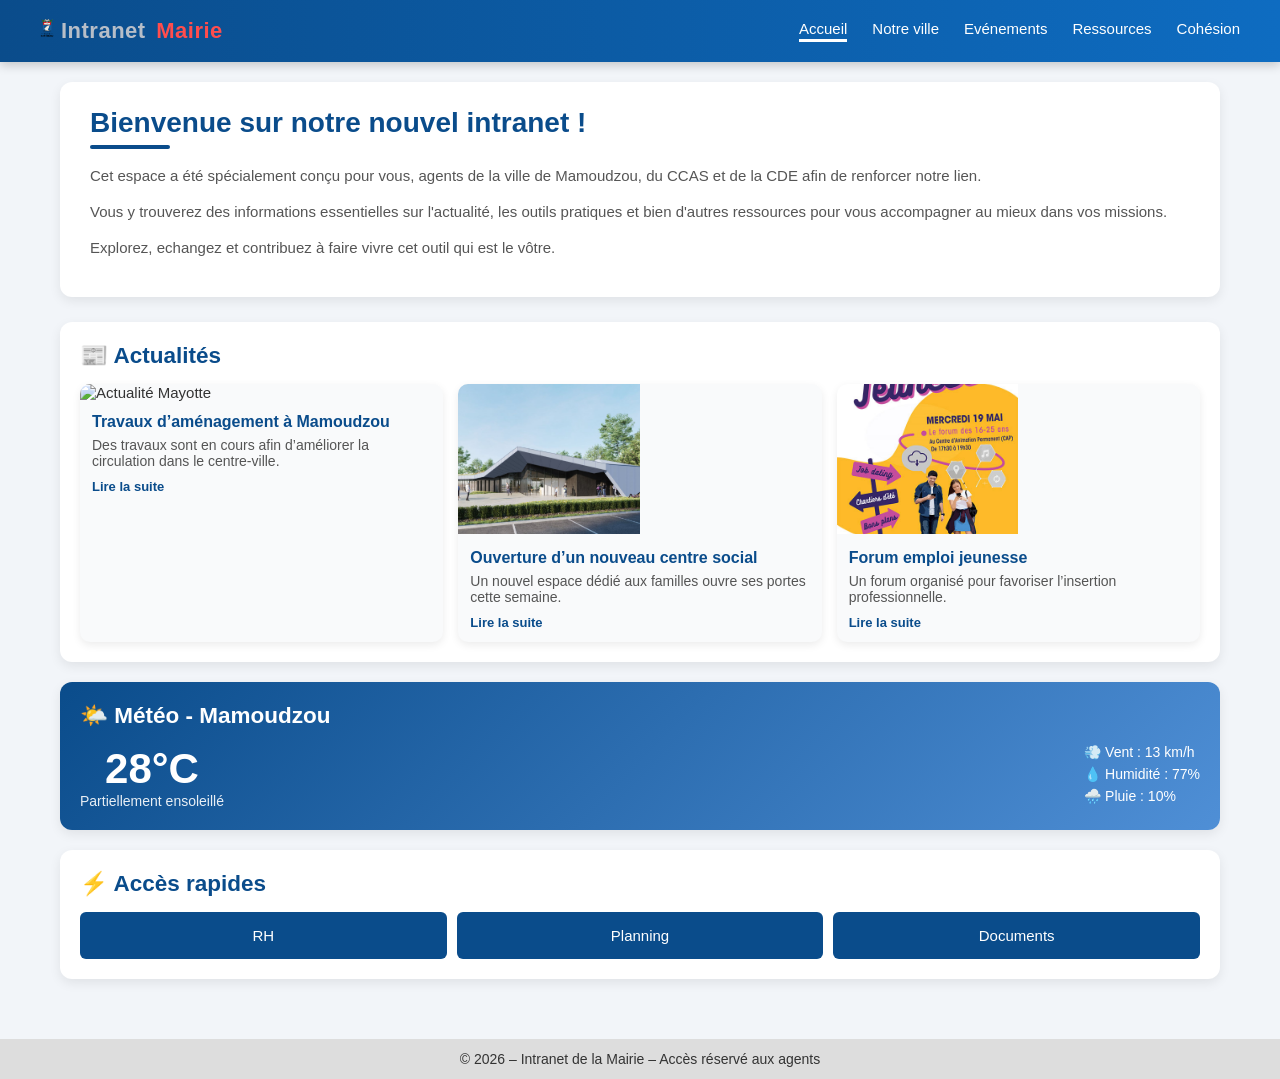
==== FrontOffice/index.html @ 14b7117d "Premier commit" ====
<!DOCTYPE html>
<html lang="fr">
<head>
    <meta charset="UTF-8">
    <meta name="viewport" content="width=device-width, initial-scale=1.0">
    <title>Intranet - Accueil</title>
    <link rel="stylesheet" href="../CSS/style.css">
</head>
<body>
    <header class="header">
        <a class="logo" href="index.html">
            <img src="../Images/Logo.png" alt="Logo Mairie">
            <span class="logo-white">Intranet </span><span class="logo-red">Mairie</span>
        </a>

            <nav class="nav">
                <a class="active"   href="index.html">Accueil</a>
                <a href="city.html">Notre ville</a>
                <a href="events.html">Evénements</a>
                <a href="ressources.html">Ressources</a>
                <a href="cohesion.html">Cohésion</a>
            </nav>
    </header>


<!-- CONTENU PRINCIPAL -->
    <main class="container">
        <div class="intro">
            <h1>Bienvenue sur notre nouvel intranet !</h1>
            <p>Cet espace a été spécialement conçu pour vous, agents de la ville de Mamoudzou, du CCAS et de la CDE afin de renforcer notre lien.</p>
            <p>Vous y trouverez des informations essentielles sur l'actualité, les outils pratiques et bien d'autres ressources pour vous accompagner au mieux dans vos missions. </p>
            <p>Explorez, echangez et contribuez à faire vivre cet outil qui est le vôtre.</p>
        </div>



        <section class="dashboard">

            <div class="card">
    <h2>📰 Actualités</h2>

    <div class="news-grid">

        <div class="news-card">
            <img src="../Images/Aménagement.jpg" alt="Actualité Mayotte" class="amenagement">
            <div class="news-content">
                <h3>Travaux d’aménagement à Mamoudzou</h3>
                <p>Des travaux sont en cours afin d’améliorer la circulation dans le centre-ville.</p>
                <a href="">Lire la suite</a>
            </div>
        </div>

        <div class="news-card">
            <img src="../Images/Centre_Social.jpg" alt="Actualité Mayotte" class="CentreSocial">
            <div class="news-content">
                <h3>Ouverture d’un nouveau centre social</h3>
                <p>Un nouvel espace dédié aux familles ouvre ses portes cette semaine.</p>
                <a href="">Lire la suite</a>
            </div>
        </div>

        <div class="news-card">
            <img src="../Images/Forum.jpg" alt="Actualité Mayotte" class="Forum">
            <div class="news-content">
                <h3>Forum emploi jeunesse</h3>
                <p>Un forum organisé pour favoriser l’insertion professionnelle.</p>
                <a href="">Lire la suite</a>
            </div>
        </div>

    </div>
</div>


            <div class="card weather">
    <h2>🌤️ Météo - Mamoudzou</h2>

    <div class="weather-box">
        <div class="weather-left">
            <div class="temp">28°C</div>
            <div class="desc">Partiellement ensoleillé</div>
        </div>

        <div class="weather-right">
            <p>💨 Vent : 13 km/h</p>
            <p>💧 Humidité : 77%</p>
            <p>🌧️ Pluie : 10%</p>
        </div>
    </div>
</div>


            <!-- Accès rapides -->
            <div class="card">
                <h2>⚡ Accès rapides</h2>
                <div class="quick-links">
                    <div class="quick-item">RH</div>
                    <div class="quick-item">Planning</div>
                    <div class="quick-item">Documents</div>
                </div>
            </div>

        </section>
    </main>

    <!-- FOOTER -->
    <footer class="footer">
        © 2026 – Intranet de la Mairie – Accès réservé aux agents
    </footer>

</body>
</html>
---- CSS/style.css ----
/* RESET */
* {
    margin: 0;
    padding: 0;
    box-sizing: border-box;
    font-family: Arial, sans-serif;
}

/* BODY */
body {
    background-color: #f4f6f8;
    color: #333;
    background: #f2f5f9;
}

/* HEADER MODERNE */

.header {
    background: linear-gradient(90deg, #0a4c8b, #0e6cc1);
    color: white;
    padding: 18px 40px;
    display: flex;
    justify-content: space-between;
    align-items: center;
    box-shadow: 0 3px 10px rgba(0,0,0,0.2);
    position: sticky;
    top: 0;
    z-index: 1000;
}

/* LOGO */
.logo {
    font-size: 22px;
    font-weight: bold;
    text-decoration: none;
    color: white;
    letter-spacing: 0.5px;
}
.logo img {
    height: 20px;
    width: auto;
}
.logo:hover {
    opacity: 0.85;
}
.logo-white {
    color: #b7bec8;   /* bleu clair */
}

.logo-red {
    color: #ff4d4d;   /* rouge */
    margin-left: 4px;
}

/* Petit effet pro */
.logo-blue,
.logo-red {
    font-weight: 700;
    letter-spacing: 0.5px;
}


/* NAV */
.nav {
    display: flex;
    gap: 25px;
}

.nav a {
    color: white;
    text-decoration: none;
    font-size: 15px;
    position: relative;
    padding-bottom: 5px;
    transition: color 0.3s ease;
}

/* Trait animé */
.nav a::after {
    content: "";
    position: absolute;
    width: 0%;
    height: 3px;
    left: 0;
    bottom: 0;
    background-color: white;
    transition: width 0.3s ease;
}

/* Hover + actif */
.nav a:hover::after,
.nav a.active::after {
    width: 100%;
}

.nav a:hover {
    color: #e0f2ff;
}

/* ================= RESPONSIVE ================= */

@media (max-width: 768px) {
    .nav {
        flex-direction: column;
        background-color: #0a4c8b;
        position: absolute;
        right: 0;
        top: 70px;
        width: 200px;
        padding: 15px;
        display: none;
    }
}

/* CONTENU */
.container {
    max-width: 1200px;
    margin: 0 auto;
    padding: 20px;
}

.container h1 {
    margin-bottom: 25px;
}

/* DASHBOARD */
.dashboard {
    display: grid;
    grid-template-columns: repeat(3, 1);
    gap: 20px;
}

/* CARTES */
.card {
    background-color: white;
    padding: 20px;
    border-radius: 12px;
    box-shadow: 0 4px 12px rgba(0,0,0,0.08);
    font-size: 15px;
}

.card h2 {
    margin-bottom: 15px;
    color: #0a4c8b;
}

.card ul {
    margin-left: 20px;
    list-style: disc;
}

.card ul li {
    margin-bottom: 6px;
    color: #444;
}

/* ACCÈS RAPIDES */
.quick-links {
    display: flex;
    gap: 10px;
}

.quick-item {
    flex: 1;
    background-color: #0a4c8b;
    color: white;
    padding: 15px;
    text-align: center;
    border-radius: 6px;
    cursor: pointer;
}

.quick-item:hover {
    background-color: #083b6d;
}

/* FOOTER */
.footer {
    margin-top: 40px;
    background-color: #ddd;
    text-align: center;
    padding: 12px;
    font-size: 14px;
}

/* CALENDRIER */
.calendar {
    width: 100%;
    border-collapse: collapse;
    text-align: center;
}

.calendar th,
.calendar td {
    border: 1px solid #ccc;
    padding: 8px;
}

.calendar th {
    background-color: #0a4c8b;
    color: white;
}

.calendar .today {
    background-color: #a0ace5;
    font-weight: bold;
}

/* BOUTON */
.btn {
    margin-top: 10px;
    padding: 10px 15px;
    background-color: #0a4c8b;
    color: white;
    border: none;
    border-radius: 6px;
    cursor: pointer;
}

.btn:hover {
    background-color: #083b6d;
}
@media (max-width: 768px) {
    .nav {
        flex-direction: column;
    }
}
/* SERVICES MUNICIPAUX */
.services-list {
    list-style: none !important;
    margin-top: 10px;
}

.services-list li {
    padding: 10px 0 10px 20px;
    border-bottom: 1px solid #ddd;
    position: relative;
    color: #333;
}

/* Flèche */
.services-list li::before {
    content: "➤";
    position: absolute;
    left: 0;
    color: #0a4c8b;
    font-size: 14px;
}

/* INTRODUCTION */
.intro {
    background-color: white;
    padding: 25px 30px;
    border-radius: 12px;
    box-shadow: 0 4px 12px rgba(0,0,0,0.08);
    margin-bottom: 25px;
}

.intro h1 {
    color: #0a4c8b;
    margin-bottom: 15px;
    font-size: 28px;
}

.intro p {
    margin-bottom: 12px;
    line-height: 1.6;
    color: #555;
    font-size: 15px;
}
.intro h1::after {
    content: "";
    display: block;
    width: 80px;
    height: 4px;
    background-color: #0a4c8b;
    margin-top: 6px;
    border-radius: 2px;
}
/* METEO */
.weather {
    background: linear-gradient(135deg, #0a4c8b, #4f8fd6);
    color: white;
}

.weather h2 {
    color: white;
}

.weather-box {
    display: flex;
    justify-content: space-between;
    align-items: center;
}

.weather-left {
    text-align: center;
}

.temp {
    font-size: 42px;
    font-weight: bold;
}

.desc {
    font-size: 14px;
    opacity: 0.9;
}

.weather-right p {
    font-size: 14px;
    margin-bottom: 6px;
}
/* ACTUALITES */
.news-grid {
    display: grid;
    grid-template-columns: repeat(auto-fit, minmax(250px, 1fr));
    gap: 15px;
}

.news-card {
    background: #f9fafb;
    border-radius: 10px;
    overflow: hidden;
    box-shadow: 0 3px 8px rgba(0,0,0,0.08);
    transition: transform 0.2s;
}

.news-card:hover {
    transform: translateY(-4px);
}

.news-card img {
    width: 100%;
    height: 150px;
    object-fit: cover;
}

.news-content {
    padding: 12px;
}

.news-content h3 {
    font-size: 16px;
    color: #0a4c8b;
    margin-bottom: 6px;
}

.news-content p {
    font-size: 14px;
    color: #555;
    margin-bottom: 8px;
}

.news-content a {
    text-decoration: none;
    color: #0a4c8b;
    font-weight: bold;
    font-size: 13px;
}
.mairie {
  display: block;
  margin: auto;
  max-width: 50%;
  height: auto;
}
.Organigramme {
  display: block;
  margin: auto;
  max-width: 50%;
  height: auto;
}
.amenagement {
  max-width: 50%;
  height: auto;
}
.CentreSocial {
  max-width: 50%;
  height: auto;
}
.Forum {
  max-width: 50%;
  height: auto;
}
.Cancer {
  max-width: 30%;
  height: auto;
}
.Epilepsie {
  max-width: 30%;
  height: auto;
}
.Saint {
  max-width: 30%;
  height: auto;
}
/* ÉVÈNEMENTS */
.events {
  list-style: none;
  padding: 0;
  max-width: 600px; /* limite la largeur */
  margin: 0 auto;    /* centre la liste */
}

.events li {
  display: flex;
  align-items: center;
  margin-bottom: 20px;
  gap: 15px;
  border-bottom: 1px solid #ccc;
  padding-bottom: 15px;
}

.event-img {
  width: 120px;
  height: auto;
  border-radius: 8px;
  object-fit: cover;
}

.event-info {
  font-size: 1rem;
  color: #333;
}

.events strong {
  color: #004080; /* bleu mairie */
}
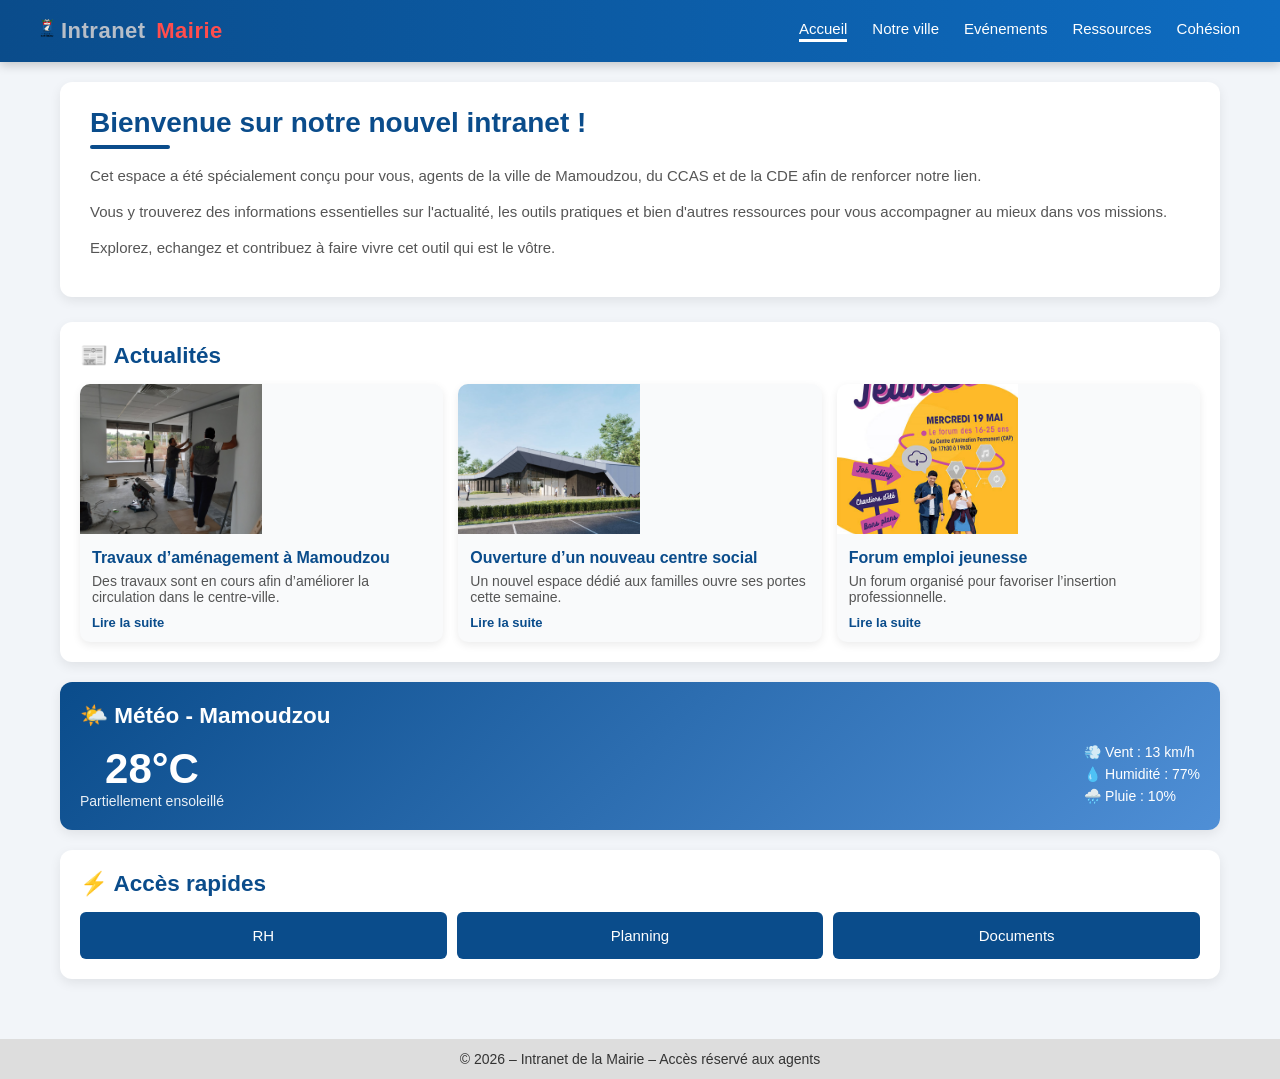
==== commit 8377e44d: "je viens de rajouter un bloc pour la présentation de la ville de Mamoudzou en mettant une image du m" ====
--- a/FrontOffice/index.html
+++ b/FrontOffice/index.html
@@ -42,7 +42,7 @@
     <div class="news-grid">
 
         <div class="news-card">
-            <img src="../Images/Aménagement.jpg" alt="Actualité Mayotte" class="amenagement">
+            <img src="../Images/Aménagement.jpg" alt="Actualité Mayotte" class="amenagement">
             <div class="news-content">
                 <h3>Travaux d’aménagement à Mamoudzou</h3>
                 <p>Des travaux sont en cours afin d’améliorer la circulation dans le centre-ville.</p>
--- a/CSS/style.css
+++ b/CSS/style.css
@@ -426,10 +426,45 @@
 .events strong {
   color: #004080; /* bleu mairie */
 }
-
-
-
-
-
-
-
+/* BLOC IMAGE GAUCHE - TEXTE DROITE */
+
+.bloc-horizontal {
+    display: flex;
+    align-items: center;
+    gap: 25px;
+    background: white;
+    padding: 20px;
+    border-radius: 12px;
+    box-shadow: 0 4px 12px rgba(0,0,0,0.08);
+    margin-bottom: 25px;
+}
+
+.bloc-img {
+    width: 35%;
+    max-width: 350px;
+    border-radius: 10px;
+    object-fit: cover;
+}
+
+.bloc-texte {
+    width: 65%;
+}
+
+.bloc-texte h2 {
+    color: #0a4c8b;
+    margin-bottom: 10px;
+}
+
+.bloc-texte p {
+    line-height: 1.6;
+    color: #555;
+    margin-bottom: 10px;
+}
+
+
+
+
+
+
+
+
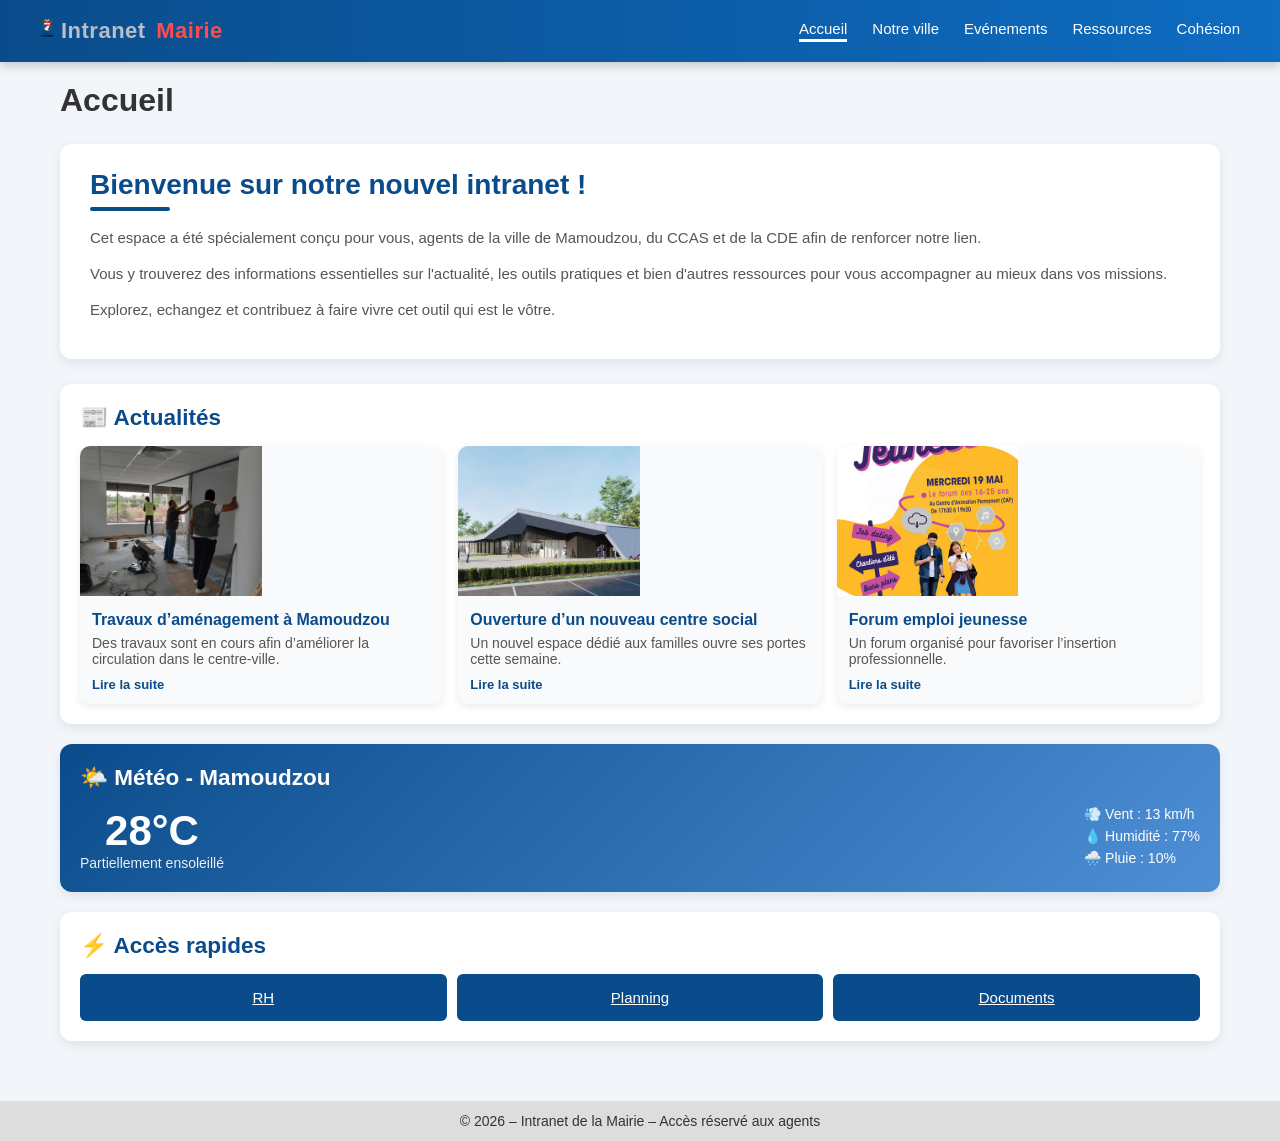
==== commit a34ad39d: "Rajout de pas mal de pages et un petit changement dans la page évènements + une suppression du stle " ====
--- a/FrontOffice/index.html
+++ b/FrontOffice/index.html
@@ -25,6 +25,7 @@
 
 <!-- CONTENU PRINCIPAL -->
     <main class="container">
+        <h1>Accueil</h1>
         <div class="intro">
             <h1>Bienvenue sur notre nouvel intranet !</h1>
             <p>Cet espace a été spécialement conçu pour vous, agents de la ville de Mamoudzou, du CCAS et de la CDE afin de renforcer notre lien.</p>
@@ -94,9 +95,9 @@
             <div class="card">
                 <h2>⚡ Accès rapides</h2>
                 <div class="quick-links">
-                    <div class="quick-item">RH</div>
-                    <div class="quick-item">Planning</div>
-                    <div class="quick-item">Documents</div>
+                    <a href="rh.html" class="quick-item">RH</a>
+                    <a href="planning.html" class="quick-item">Planning</a>
+                    <a href="documents.html" class="quick-item">Documents</a>
                 </div>
             </div>
 
--- a/CSS/style.css
+++ b/CSS/style.css
@@ -183,29 +183,6 @@
     font-size: 14px;
 }
 
-/* CALENDRIER */
-.calendar {
-    width: 100%;
-    border-collapse: collapse;
-    text-align: center;
-}
-
-.calendar th,
-.calendar td {
-    border: 1px solid #ccc;
-    padding: 8px;
-}
-
-.calendar th {
-    background-color: #0a4c8b;
-    color: white;
-}
-
-.calendar .today {
-    background-color: #a0ace5;
-    font-weight: bold;
-}
-
 /* BOUTON */
 .btn {
     margin-top: 10px;
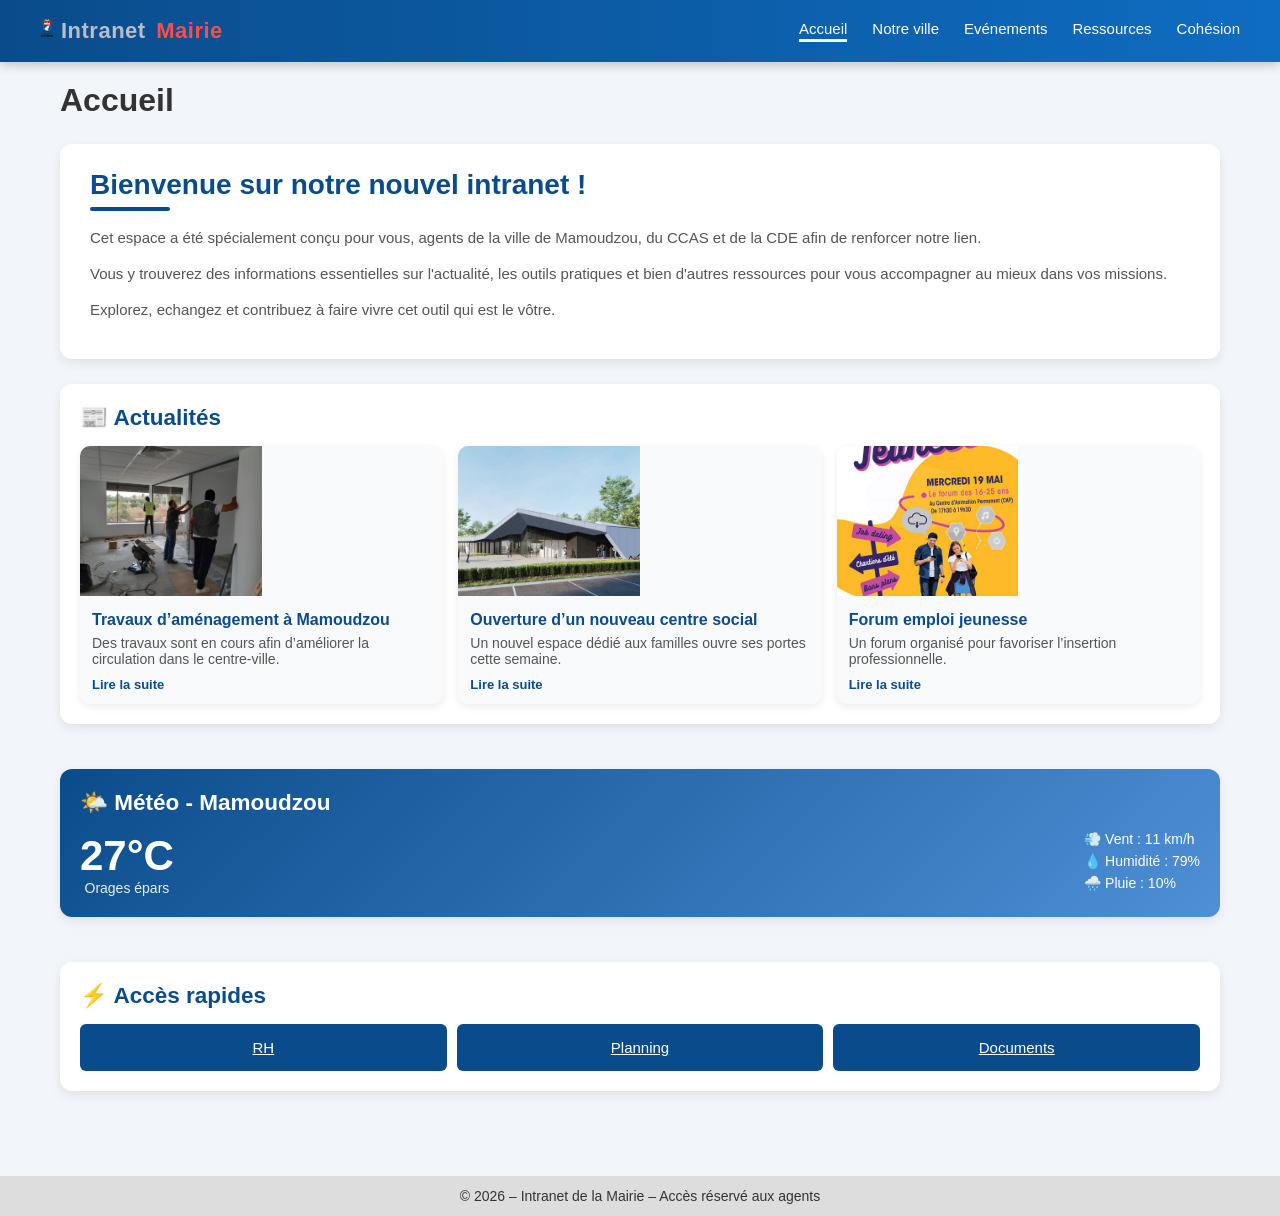
==== commit 5e230667: "j'ai pu faire la page RH et Planning, aussi un début de la page documents. Mais j'ai aussi fait pas " ====
--- a/FrontOffice/index.html
+++ b/FrontOffice/index.html
@@ -78,13 +78,13 @@
 
     <div class="weather-box">
         <div class="weather-left">
-            <div class="temp">28°C</div>
-            <div class="desc">Partiellement ensoleillé</div>
+            <div class="temp">27°C</div>
+            <div class="desc">Orages épars</div>
         </div>
 
         <div class="weather-right">
-            <p>💨 Vent : 13 km/h</p>
-            <p>💧 Humidité : 77%</p>
+            <p>💨 Vent : 11 km/h</p>
+            <p>💧 Humidité : 79%</p>
             <p>🌧️ Pluie : 10%</p>
         </div>
     </div>
--- a/CSS/style.css
+++ b/CSS/style.css
@@ -137,6 +137,7 @@
     border-radius: 12px;
     box-shadow: 0 4px 12px rgba(0,0,0,0.08);
     font-size: 15px;
+    margin-bottom: 25px;
 }
 
 .card h2 {
@@ -147,12 +148,18 @@
 .card ul {
     margin-left: 20px;
     list-style: disc;
+    margin-top: 10px;
 }
 
 .card ul li {
-    margin-bottom: 6px;
+    margin-bottom: 8px;
     color: #444;
 }
+.card .btn {
+    margin-top: 15px;
+    display: inline-block;
+}
+
 
 /* ACCÈS RAPIDES */
 .quick-links {
@@ -437,11 +444,157 @@
     color: #555;
     margin-bottom: 10px;
 }
-
-
-
-
-
-
-
-
+/* RH PAGE */
+
+.rh-actions {
+    display: flex;
+    gap: 15px;
+    margin-bottom: 25px;
+}
+
+.rh-btn {
+    flex: 1;
+    background: #0a4c8b;
+    color: white;
+    padding: 16px;
+    text-align: center;
+    border-radius: 8px;
+    text-decoration: none;
+    font-weight: bold;
+    transition: transform 0.2s, background 0.3s;
+}
+
+.rh-btn:hover {
+    background: #083b6d;
+    transform: translateY(-3px);
+}
+
+/* version plus petite pour section demandes */
+.rh-btn.small {
+    padding: 14px;
+    font-size: 14px;
+}
+
+/* bloc demandes */
+.rh-demandes {
+    display: flex;
+    gap: 15px;
+    margin-top: 10px;
+}
+
+/* responsive */
+@media (max-width: 768px) {
+    .rh-actions,
+    .rh-demandes {
+        flex-direction: column;
+    }
+}
+/* PLANNING */
+
+.planning-layout {
+    display: grid;
+    grid-template-columns: 1fr 1fr;
+    gap: 25px;
+}
+
+.planning-calendar {
+    text-align: center;
+}
+
+.planning-info {
+    display: flex;
+    flex-direction: column;
+    gap: 20px;
+}
+
+/* Responsive */
+@media (max-width: 900px) {
+    .planning-layout {
+        grid-template-columns: 1fr;
+    }
+}
+/* ================= CALENDRIER ================= */
+
+.calendar {
+    width: 100%;
+    border-collapse: collapse;
+    margin-top: 10px;
+    background: white;
+    border-radius: 10px;
+    overflow: hidden;
+    box-shadow: 0 3px 10px rgba(0,0,0,0.08);
+}
+
+.calendar th,
+.calendar td {
+    border: 1px solid #ddd;
+    padding: 10px;
+    text-align: center;
+    font-size: 14px;
+}
+
+.calendar th {
+    background-color: #0a4c8b;
+    color: white;
+    font-weight: bold;
+}
+
+.calendar td {
+    background-color: #f9fafb;
+}
+
+.calendar td:hover {
+    background-color: #e6f0ff;
+    cursor: pointer;
+}
+
+/* Jour actuel */
+.calendar .today {
+    background-color: #0a4c8b;
+    color: white;
+    font-weight: bold;
+    border-radius: 4px;
+}
+/* ================= BARRE DE RECHERCHE ================= */
+
+.search-box {
+    display: flex;
+    gap: 10px;
+    margin-bottom: 20px;
+}
+
+.search-box input {
+    flex: 1;
+    padding: 10px 14px;
+    border-radius: 6px;
+    border: 1px solid #ccc;
+    font-size: 14px;
+}
+
+.search-box input:focus {
+    outline: none;
+    border-color: #0a4c8b;
+}
+
+.search-box button {
+    padding: 10px 18px;
+    background-color: #0a4c8b;
+    color: white;
+    border: none;
+    border-radius: 6px;
+    cursor: pointer;
+}
+
+.search-box button:hover {
+    background-color: #083b6d;
+}
+
+
+
+
+
+
+
+
+
+
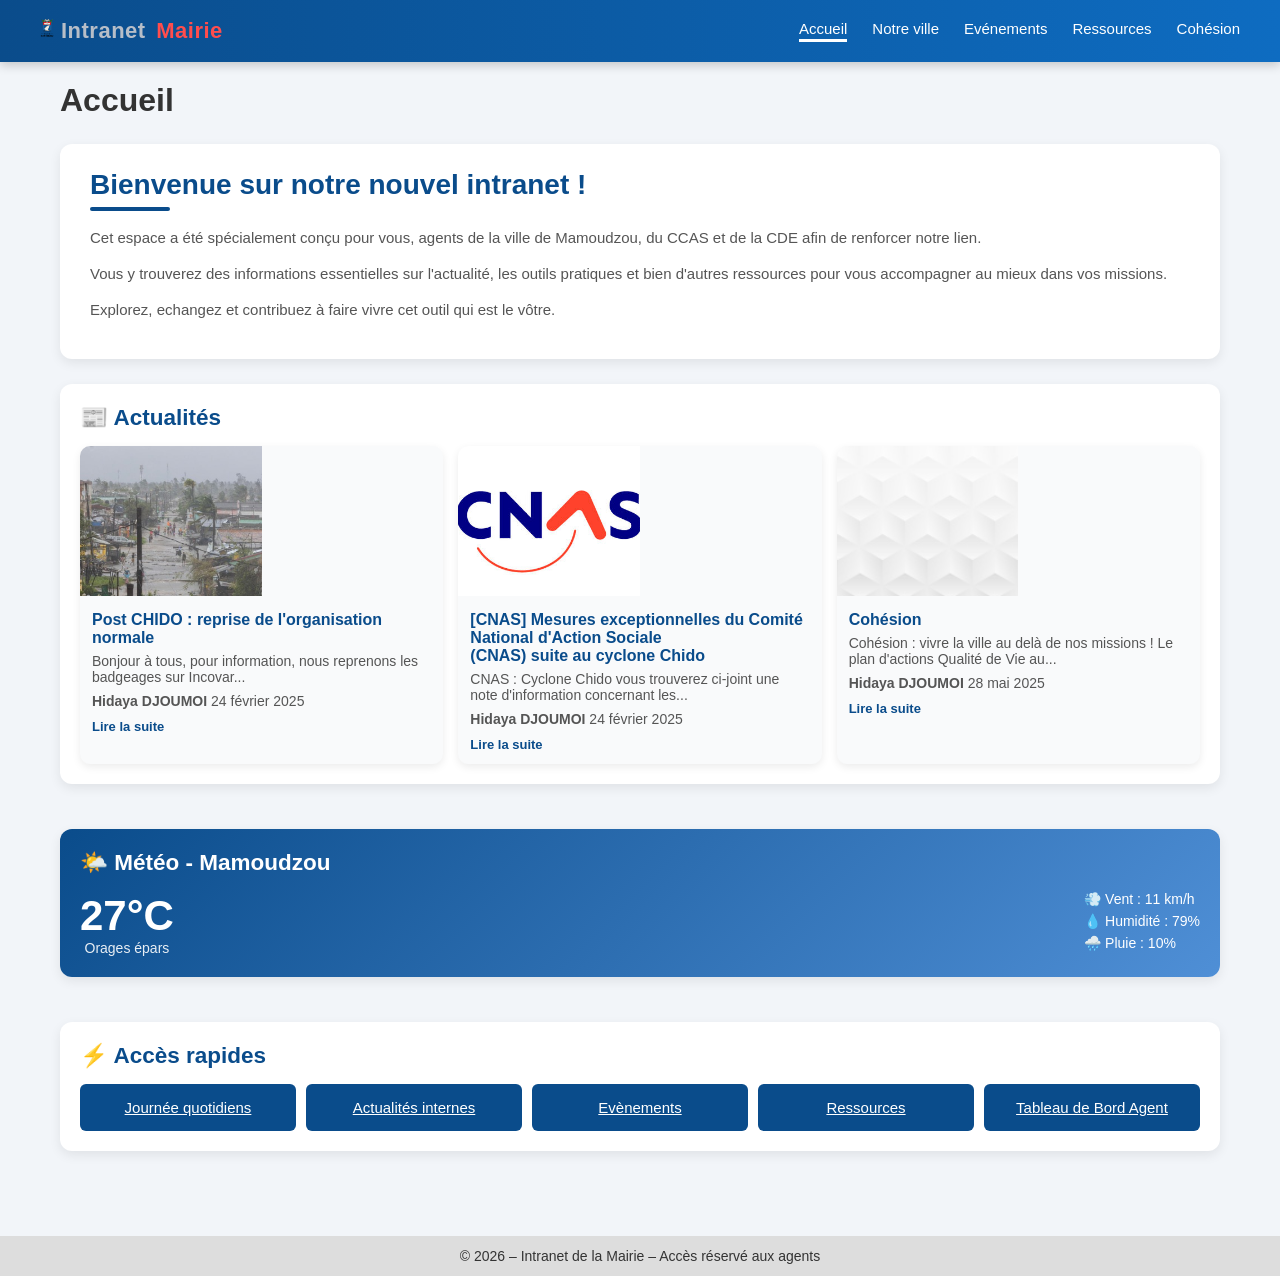
==== commit 5aab810b: "Suppresion de pas mal de pages, et de css aussi. Puis, j'ai modifier aussi des blocs dans 3 pages : " ====
--- a/FrontOffice/index.html
+++ b/FrontOffice/index.html
@@ -43,28 +43,32 @@
     <div class="news-grid">
 
         <div class="news-card">
-            <img src="../Images/Aménagement.jpg" alt="Actualité Mayotte" class="amenagement">
+            <img src="../Images/CHIDO.jpg" alt="CHIDO" class="amenagement">
             <div class="news-content">
-                <h3>Travaux d’aménagement à Mamoudzou</h3>
-                <p>Des travaux sont en cours afin d’améliorer la circulation dans le centre-ville.</p>
+                <h3>Post CHIDO : reprise de l'organisation normale</h3>
+                <p>Bonjour à tous, pour information, nous reprenons les badgeages sur Incovar...</p>
+                <p><strong>Hidaya DJOUMOI</strong> 24 février 2025</p>
                 <a href="">Lire la suite</a>
             </div>
         </div>
 
         <div class="news-card">
-            <img src="../Images/Centre_Social.jpg" alt="Actualité Mayotte" class="CentreSocial">
+            <img src="../Images/CNAS.jpg" alt="CNAS" class="CentreSocial">
             <div class="news-content">
-                <h3>Ouverture d’un nouveau centre social</h3>
-                <p>Un nouvel espace dédié aux familles ouvre ses portes cette semaine.</p>
+                <h3>[CNAS] Mesures exceptionnelles du Comité National d'Action Sociale <br>
+                (CNAS) suite au cyclone Chido</h3>
+                <p>CNAS : Cyclone Chido vous trouverez ci-joint une note d'information concernant les...</p>
+                <p><strong>Hidaya DJOUMOI</strong> 24 février 2025</p>
                 <a href="">Lire la suite</a>
             </div>
         </div>
 
         <div class="news-card">
-            <img src="../Images/Forum.jpg" alt="Actualité Mayotte" class="Forum">
+            <img src="../Images/cohésion.jpg" alt="Cohésion" class="Forum">
             <div class="news-content">
-                <h3>Forum emploi jeunesse</h3>
-                <p>Un forum organisé pour favoriser l’insertion professionnelle.</p>
+                <h3>Cohésion</h3>
+                <p>Cohésion : vivre la ville au delà de nos missions ! Le plan d'actions Qualité de Vie au...</p>
+                <p><strong>Hidaya DJOUMOI</strong>   28 mai 2025</p>
                 <a href="">Lire la suite</a>
             </div>
         </div>
@@ -95,9 +99,11 @@
             <div class="card">
                 <h2>⚡ Accès rapides</h2>
                 <div class="quick-links">
-                    <a href="rh.html" class="quick-item">RH</a>
-                    <a href="planning.html" class="quick-item">Planning</a>
-                    <a href="documents.html" class="quick-item">Documents</a>
+                    <a href="" class="quick-item">Journée quotidiens</a>
+                    <a href="" class="quick-item">Actualités internes</a>
+                    <a href="" class="quick-item">Evènements</a>
+                    <a href="" class="quick-item">Ressources</a>
+                    <a href="" class="quick-item">Tableau de Bord Agent</a>
                 </div>
             </div>
 
--- a/CSS/style.css
+++ b/CSS/style.css
@@ -444,157 +444,96 @@
     color: #555;
     margin-bottom: 10px;
 }
-/* RH PAGE */
-
-.rh-actions {
+/* ================= EVENEMENTS ================= */
+
+.events-section {
+    margin-top: 30px;
+}
+
+/* Titre */
+.events-header {
     display: flex;
-    gap: 15px;
-    margin-bottom: 25px;
-}
-
-.rh-btn {
-    flex: 1;
+    justify-content: space-between;
+    align-items: center;
+    margin-bottom: 20px;
+}
+
+.events-header h2 {
+    color: #0a4c8b;
+}
+
+.events-header a {
+    text-decoration: none;
+    color: #0a4c8b;
+    font-weight: bold;
+}
+
+/* Grille */
+
+.events-grid {
+    display: grid;
+    grid-template-columns: repeat(auto-fill, minmax(260px, 1fr));
+    gap: 20px;
+}
+
+/* Carte */
+
+.event-card {
+    background: white;
+    border-radius: 12px;
+    overflow: hidden;
+    box-shadow: 0 4px 10px rgba(0,0,0,0.08);
+    transition: transform 0.2s;
+}
+
+.event-card:hover {
+    transform: translateY(-5px);
+}
+
+/* Image */
+
+.event-img {
+    position: relative;
+}
+
+.event-img img {
+    width: 100%;
+    height: 150px;
+    object-fit: cover;
+}
+
+/* Date */
+
+.event-date {
+    position: absolute;
+    bottom: 10px;
+    left: 10px;
     background: #0a4c8b;
     color: white;
-    padding: 16px;
+    padding: 6px 10px;
+    border-radius: 6px;
     text-align: center;
-    border-radius: 8px;
-    text-decoration: none;
-    font-weight: bold;
-    transition: transform 0.2s, background 0.3s;
-}
-
-.rh-btn:hover {
-    background: #083b6d;
-    transform: translateY(-3px);
-}
-
-/* version plus petite pour section demandes */
-.rh-btn.small {
-    padding: 14px;
+    font-size: 12px;
+}
+
+.event-date strong {
+    display: block;
+    font-size: 18px;
+}
+
+/* Texte */
+
+.event-info {
+    padding: 12px;
+}
+
+.event-info h3 {
+    font-size: 16px;
+    color: #0a4c8b;
+    margin-bottom: 6px;
+}
+
+.event-info p {
     font-size: 14px;
-}
-
-/* bloc demandes */
-.rh-demandes {
-    display: flex;
-    gap: 15px;
-    margin-top: 10px;
-}
-
-/* responsive */
-@media (max-width: 768px) {
-    .rh-actions,
-    .rh-demandes {
-        flex-direction: column;
-    }
-}
-/* PLANNING */
-
-.planning-layout {
-    display: grid;
-    grid-template-columns: 1fr 1fr;
-    gap: 25px;
-}
-
-.planning-calendar {
-    text-align: center;
-}
-
-.planning-info {
-    display: flex;
-    flex-direction: column;
-    gap: 20px;
-}
-
-/* Responsive */
-@media (max-width: 900px) {
-    .planning-layout {
-        grid-template-columns: 1fr;
-    }
-}
-/* ================= CALENDRIER ================= */
-
-.calendar {
-    width: 100%;
-    border-collapse: collapse;
-    margin-top: 10px;
-    background: white;
-    border-radius: 10px;
-    overflow: hidden;
-    box-shadow: 0 3px 10px rgba(0,0,0,0.08);
-}
-
-.calendar th,
-.calendar td {
-    border: 1px solid #ddd;
-    padding: 10px;
-    text-align: center;
-    font-size: 14px;
-}
-
-.calendar th {
-    background-color: #0a4c8b;
-    color: white;
-    font-weight: bold;
-}
-
-.calendar td {
-    background-color: #f9fafb;
-}
-
-.calendar td:hover {
-    background-color: #e6f0ff;
-    cursor: pointer;
-}
-
-/* Jour actuel */
-.calendar .today {
-    background-color: #0a4c8b;
-    color: white;
-    font-weight: bold;
-    border-radius: 4px;
-}
-/* ================= BARRE DE RECHERCHE ================= */
-
-.search-box {
-    display: flex;
-    gap: 10px;
-    margin-bottom: 20px;
-}
-
-.search-box input {
-    flex: 1;
-    padding: 10px 14px;
-    border-radius: 6px;
-    border: 1px solid #ccc;
-    font-size: 14px;
-}
-
-.search-box input:focus {
-    outline: none;
-    border-color: #0a4c8b;
-}
-
-.search-box button {
-    padding: 10px 18px;
-    background-color: #0a4c8b;
-    color: white;
-    border: none;
-    border-radius: 6px;
-    cursor: pointer;
-}
-
-.search-box button:hover {
-    background-color: #083b6d;
-}
-
-
-
-
-
-
-
-
-
-
+    color: #555;
+}
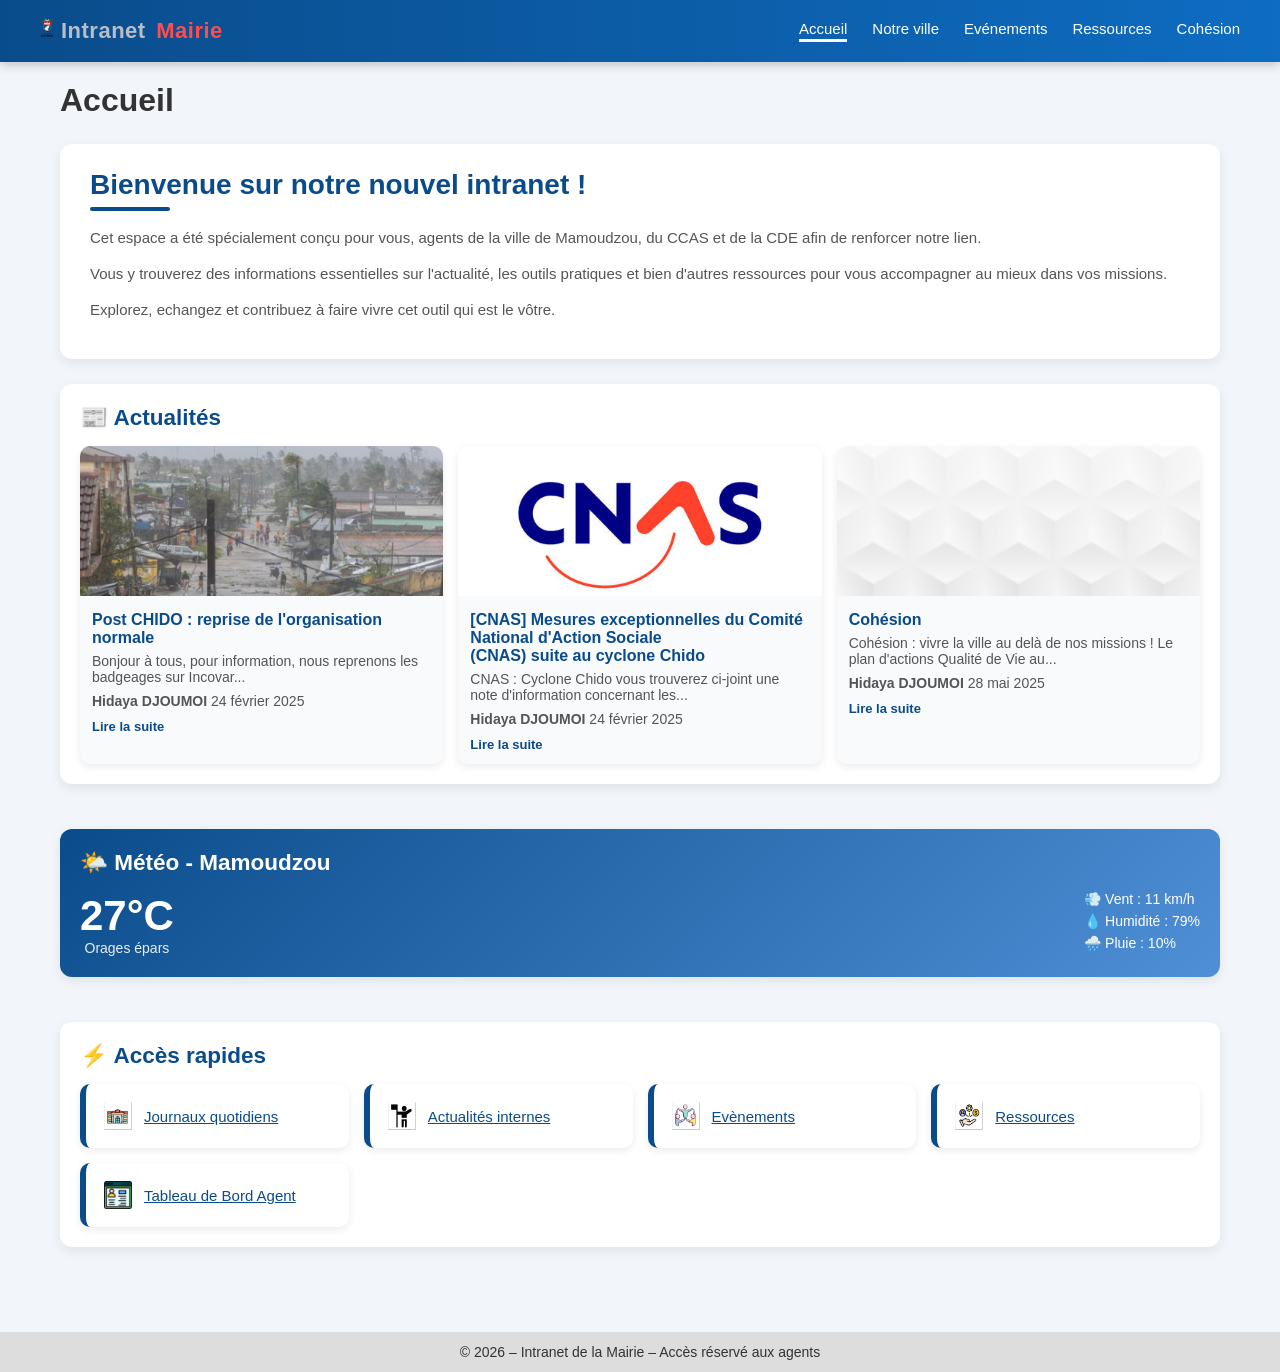
==== commit 08e48f72: "Amélioration des balises <a> avant que j'vais en bleu, j'ai mis des icônes en image de partout." ====
--- a/FrontOffice/index.html
+++ b/FrontOffice/index.html
@@ -99,11 +99,26 @@
             <div class="card">
                 <h2>⚡ Accès rapides</h2>
                 <div class="quick-links">
-                    <a href="" class="quick-item">Journée quotidiens</a>
-                    <a href="" class="quick-item">Actualités internes</a>
-                    <a href="" class="quick-item">Evènements</a>
-                    <a href="" class="quick-item">Ressources</a>
-                    <a href="" class="quick-item">Tableau de Bord Agent</a>
+                    <a href="" class="quick-item">
+                        <img src="../Images/Journaux.jpg" class="icon">
+                        <span>Journaux quotidiens</span>
+                    </a>
+                    <a href="" class="quick-item">
+                        <img src="../Images/Actualités.jpg" class="icon">
+                        <span>Actualités internes</span>
+                    </a>
+                    <a href="" class="quick-item">
+                        <img src="../Images/évènements.jpg" class="icon">
+                        <span>Evènements</span>
+                    </a>
+                    <a href="" class="quick-item">
+                        <img src="../Images/Ressources.jpg" class="icon">
+                        <span>Ressources</span>
+                    </a>
+                    <a href="" class="quick-item">
+                        <img src="../Images/TableauDeBord.jpg" class="icon">
+                        <span>Tableau de Bord Agent</span>
+                    </a>
                 </div>
             </div>
 
--- a/CSS/style.css
+++ b/CSS/style.css
@@ -163,22 +163,37 @@
 
 /* ACCÈS RAPIDES */
 .quick-links {
-    display: flex;
-    gap: 10px;
+    display: grid;
+    grid-template-columns: repeat(auto-fit, minmax(220px, 1fr));
+    gap: 15px;
 }
 
 .quick-item {
-    flex: 1;
-    background-color: #0a4c8b;
-    color: white;
-    padding: 15px;
-    text-align: center;
-    border-radius: 6px;
-    cursor: pointer;
+    background: white;
+    border-left: 6px solid #0a4c8b;
+    color:#0a4c8b;
+    padding: 18px;
+    text-align: left;
+    border-radius: 10px;
+    box-shadow: 0 3px 8px rgba(0,0,0,0.08);
+    transition: transform 0.2s, box-shadow 0.2s;
+    display: flex;
+    align-items: center;
+    gap: 12px;
+}
+.quick-item img.icon {
+    width: 28px;
+    height: 28px;
+}
+.quick-item a {
+    text-decoration: none;
+    color: #0a4c8b;
+    font-weight: bold;
 }
 
 .quick-item:hover {
-    background-color: #083b6d;
+    transform: translateY(-4px);
+    box-shadow: 0 6px 15px rgba(0,0,0,0.15);
 }
 
 /* FOOTER */
@@ -194,41 +209,29 @@
 .btn {
     margin-top: 10px;
     padding: 10px 15px;
-    background-color: #0a4c8b;
+    background-color: #dde8f1;
     color: white;
     border: none;
     border-radius: 6px;
     cursor: pointer;
 }
+.btn-outline {
+    margin-top: 10px;
+    padding: 10px 15px;
+    background-color: #1d5f95;
+    color: white;
+    border: none;
+    border-radius: 6px;
+    cursor: pointer;
+}
 
 .btn:hover {
-    background-color: #083b6d;
+    background-color: #c8d2dd;
 }
 @media (max-width: 768px) {
     .nav {
         flex-direction: column;
     }
-}
-/* SERVICES MUNICIPAUX */
-.services-list {
-    list-style: none !important;
-    margin-top: 10px;
-}
-
-.services-list li {
-    padding: 10px 0 10px 20px;
-    border-bottom: 1px solid #ddd;
-    position: relative;
-    color: #333;
-}
-
-/* Flèche */
-.services-list li::before {
-    content: "➤";
-    position: absolute;
-    left: 0;
-    color: #0a4c8b;
-    font-size: 14px;
 }
 
 /* INTRODUCTION */
@@ -354,62 +357,7 @@
   max-width: 50%;
   height: auto;
 }
-.amenagement {
-  max-width: 50%;
-  height: auto;
-}
-.CentreSocial {
-  max-width: 50%;
-  height: auto;
-}
-.Forum {
-  max-width: 50%;
-  height: auto;
-}
-.Cancer {
-  max-width: 30%;
-  height: auto;
-}
-.Epilepsie {
-  max-width: 30%;
-  height: auto;
-}
-.Saint {
-  max-width: 30%;
-  height: auto;
-}
-/* ÉVÈNEMENTS */
-.events {
-  list-style: none;
-  padding: 0;
-  max-width: 600px; /* limite la largeur */
-  margin: 0 auto;    /* centre la liste */
-}
-
-.events li {
-  display: flex;
-  align-items: center;
-  margin-bottom: 20px;
-  gap: 15px;
-  border-bottom: 1px solid #ccc;
-  padding-bottom: 15px;
-}
-
-.event-img {
-  width: 120px;
-  height: auto;
-  border-radius: 8px;
-  object-fit: cover;
-}
-
-.event-info {
-  font-size: 1rem;
-  color: #333;
-}
-
-.events strong {
-  color: #004080; /* bleu mairie */
-}
+
 /* BLOC IMAGE GAUCHE - TEXTE DROITE */
 
 .bloc-horizontal {
@@ -454,12 +402,13 @@
 .events-header {
     display: flex;
     justify-content: space-between;
-    align-items: center;
+    align-items: flex-start;
     margin-bottom: 20px;
 }
 
 .events-header h2 {
     color: #0a4c8b;
+    margin-bottom: 10px;
 }
 
 .events-header a {
@@ -471,6 +420,13 @@
 /* Grille */
 
 .events-grid {
+    display: grid;
+    grid-template-columns: repeat(3, 1fr);
+    grid-template-rows: repeat(5, auto);
+    grid-auto-flow: column;
+    gap: 20px;
+}
+.events-gride {
     display: grid;
     grid-template-columns: repeat(auto-fill, minmax(260px, 1fr));
     gap: 20px;
@@ -482,7 +438,7 @@
     background: white;
     border-radius: 12px;
     overflow: hidden;
-    box-shadow: 0 4px 10px rgba(0,0,0,0.08);
+    box-shadow: 0 4px 10px rgba(91, 91, 91, 0.08);
     transition: transform 0.2s;
 }
 
@@ -537,3 +493,86 @@
     font-size: 14px;
     color: #555;
 }
+/* ====== AJOUT EVENEMENT ====== */
+
+.events-actions {
+    display: flex;
+    gap: 15px;
+}
+
+.add-event-btn {
+    background: #0a4c8b;
+    color: white;
+    padding: 8px 14px;
+    border-radius: 6px;
+    text-decoration: none;
+    font-size: 14px;
+}
+
+.add-event-btn:hover {
+    background: #083b6d;
+}
+
+/* Formulaire */
+
+.event-form {
+    background: white;
+    padding: 20px;
+    border-radius: 12px;
+    box-shadow: 0 4px 10px rgba(0,0,0,0.08);
+    margin-bottom: 25px;
+    max-width: 500px;
+}
+
+.event-form h3 {
+    color: #0a4c8b;
+    margin-bottom: 12px;
+}
+
+.event-form input,
+.event-form textarea {
+    width: 100%;
+    padding: 10px;
+    margin-bottom: 12px;
+    border-radius: 6px;
+    border: 1px solid #ccc;
+}
+
+.event-form textarea {
+    resize: vertical;
+    min-height: 80px;
+}
+/* FORMULAIRE */
+
+form {
+    display: flex;
+    flex-direction: column;
+    gap: 12px;
+}
+
+form label {
+    font-weight: bold;
+    color: #333;
+}
+
+form input,
+form textarea {
+    padding: 10px;
+    border-radius: 6px;
+    border: 1px solid #ccc;
+    font-size: 14px;
+}
+
+form input:focus,
+form textarea:focus {
+    outline: none;
+    border-color: #0a4c8b;
+}
+@media (max-width: 768px) {
+    .events-grid {
+        grid-template-columns: 1fr;
+        grid-template-rows: auto;
+        grid-auto-flow: row;
+    }
+}
+
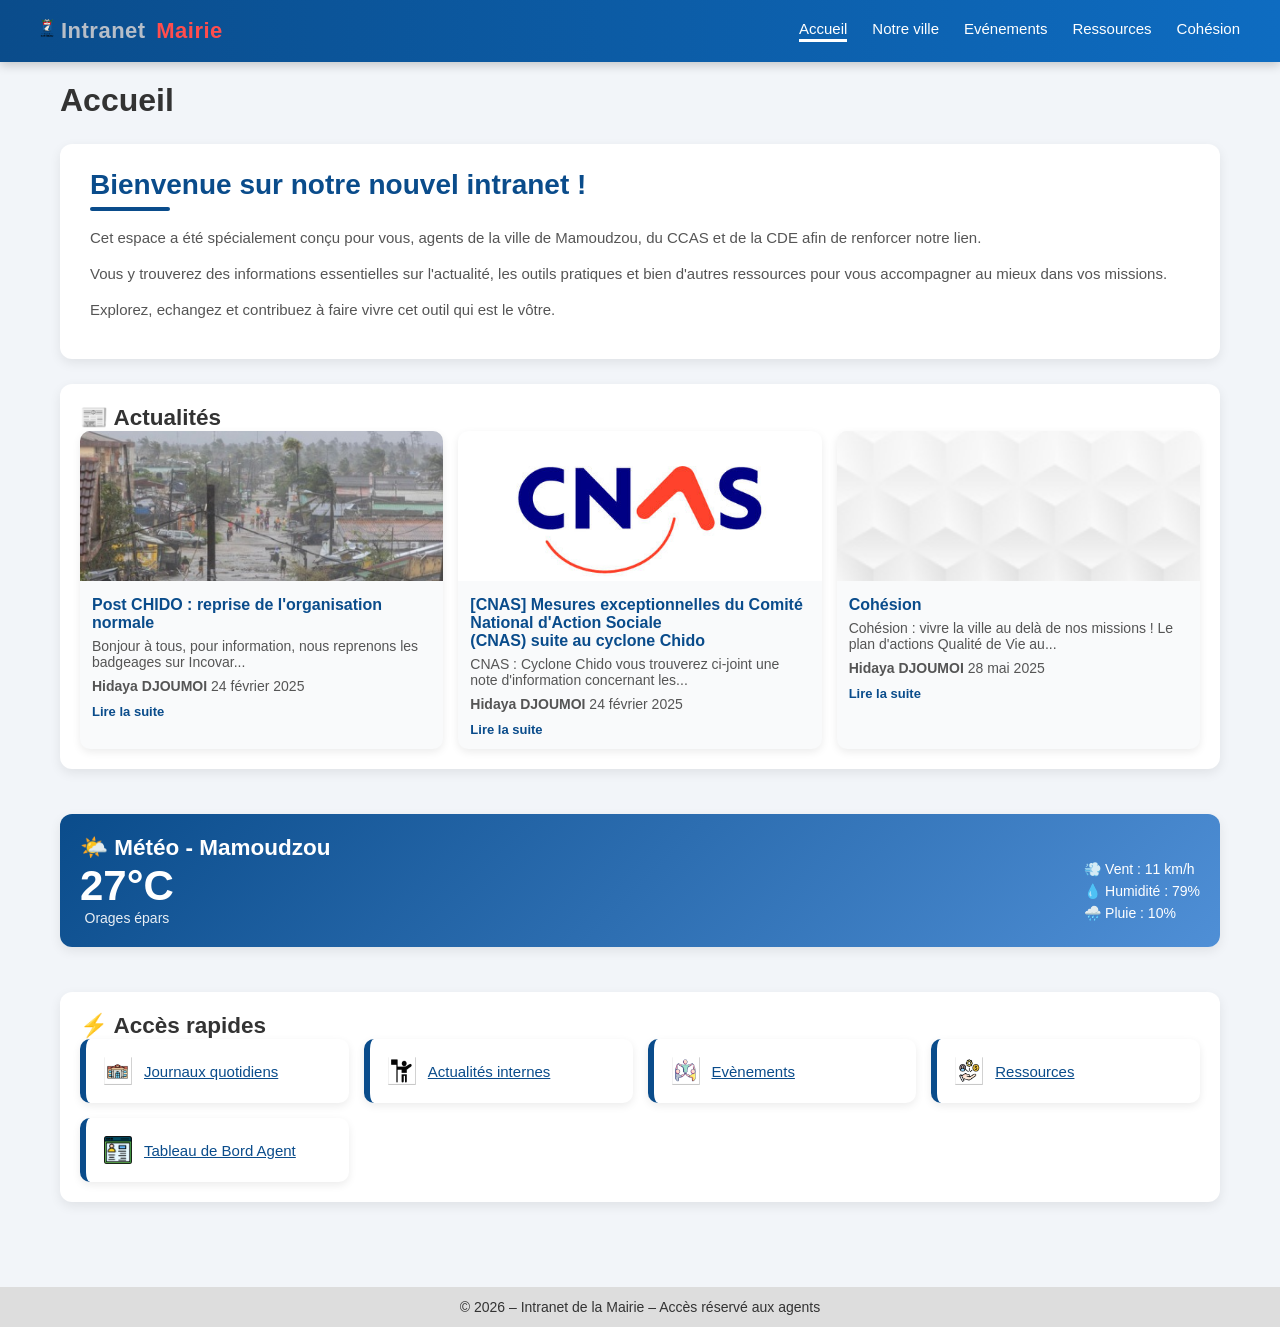
==== commit 953bc803: "quelques petits changements dans le css et ajout d'une vidéo dans la page Notre ville, et j'ai aussi" ====
--- a/FrontOffice/index.html
+++ b/FrontOffice/index.html
@@ -107,11 +107,11 @@
                         <img src="../Images/Actualités.jpg" class="icon">
                         <span>Actualités internes</span>
                     </a>
-                    <a href="" class="quick-item">
+                    <a href="events.html" class="quick-item">
                         <img src="../Images/évènements.jpg" class="icon">
                         <span>Evènements</span>
                     </a>
-                    <a href="" class="quick-item">
+                    <a href="ressources.html" class="quick-item">
                         <img src="../Images/Ressources.jpg" class="icon">
                         <span>Ressources</span>
                     </a>
--- a/CSS/style.css
+++ b/CSS/style.css
@@ -140,7 +140,7 @@
     margin-bottom: 25px;
 }
 
-.card h2 {
+.card h1 {
     margin-bottom: 15px;
     color: #0a4c8b;
 }
@@ -351,12 +351,19 @@
   max-width: 50%;
   height: auto;
 }
+.DGS {
+  display: block;
+  margin: auto;
+  max-width: 100%;
+  height: auto;
+}
 .Organigramme {
   display: block;
   margin: auto;
   max-width: 50%;
   height: auto;
 }
+
 
 /* BLOC IMAGE GAUCHE - TEXTE DROITE */
 
@@ -575,4 +582,62 @@
         grid-auto-flow: row;
     }
 }
-
+.collage-container {
+    display: flex;
+    gap: 20px;
+    align-items: stretch;
+}
+
+.collage-left,
+.collage-right {
+    width: 50%;
+}
+
+.collage-left img {
+    width: 100%;
+    height: 100%;
+    object-fit: cover;
+    border-radius: 15px;
+    display: block;
+}
+
+/* 🔥 FIX IMPORTANT */
+.collage-right {
+    display: flex;
+    flex-direction: column;
+    justify-content: flex-start;
+    gap: 12px;
+}
+
+.collage-right img {
+    width: 100%;
+    height: auto;
+    object-fit: cover;
+    border-radius: 15px;
+    display: block;
+}
+
+/* EFFET GLOBAL IMAGES */
+img {
+    transition: transform 0.3s ease, box-shadow 0.3s ease;
+    cursor: pointer;
+}
+
+img:hover {
+    transform: scale(1.04);
+    box-shadow: 0 8px 20px rgba(0,0,0,0.25);
+}
+.video-block {
+    max-width: 800px;
+    margin: 40px auto;
+    background: #fff;
+    padding: 15px;
+    border-radius: 12px;
+    box-shadow: 0 5px 15px rgba(0,0,0,0.15);
+    margin-top: 20px;
+}
+
+.video-block video {
+    width: 100%;
+    border-radius: 12px;
+}
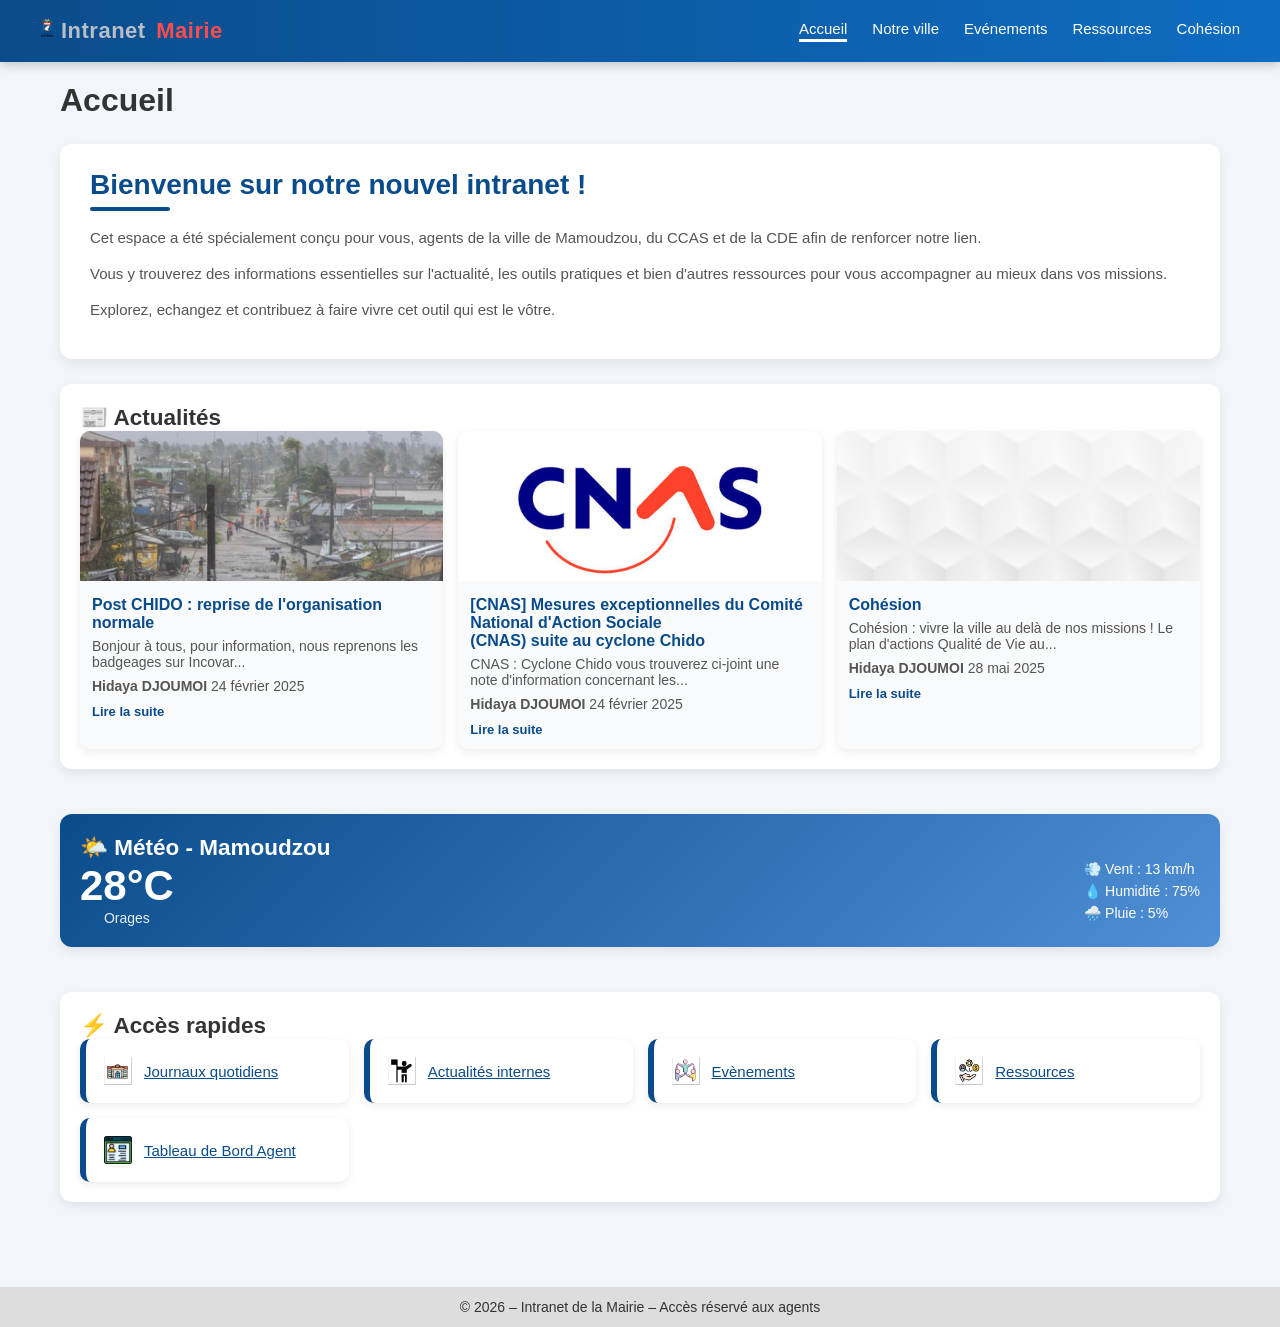
==== commit db1ef5d5: "J'ai fait pas mal de href aujourd'hui, j'ai aussi créer des nouveaux pages mais encore j'ai commencé" ====
--- a/FrontOffice/index.html
+++ b/FrontOffice/index.html
@@ -82,14 +82,14 @@
 
     <div class="weather-box">
         <div class="weather-left">
-            <div class="temp">27°C</div>
-            <div class="desc">Orages épars</div>
+            <div class="temp">28°C</div>
+            <div class="desc">Orages</div>
         </div>
 
         <div class="weather-right">
-            <p>💨 Vent : 11 km/h</p>
-            <p>💧 Humidité : 79%</p>
-            <p>🌧️ Pluie : 10%</p>
+            <p>💨 Vent : 13 km/h</p>
+            <p>💧 Humidité : 75%</p>
+            <p>🌧️ Pluie : 5%</p>
         </div>
     </div>
 </div>
@@ -99,11 +99,11 @@
             <div class="card">
                 <h2>⚡ Accès rapides</h2>
                 <div class="quick-links">
-                    <a href="" class="quick-item">
+                    <a href="info_jour.html" class="quick-item">
                         <img src="../Images/Journaux.jpg" class="icon">
                         <span>Journaux quotidiens</span>
                     </a>
-                    <a href="" class="quick-item">
+                    <a href="guide_arrivant.html" class="quick-item">
                         <img src="../Images/Actualités.jpg" class="icon">
                         <span>Actualités internes</span>
                     </a>
@@ -115,7 +115,7 @@
                         <img src="../Images/Ressources.jpg" class="icon">
                         <span>Ressources</span>
                     </a>
-                    <a href="" class="quick-item">
+                    <a href="tableau_bord.html" class="quick-item">
                         <img src="../Images/TableauDeBord.jpg" class="icon">
                         <span>Tableau de Bord Agent</span>
                     </a>
